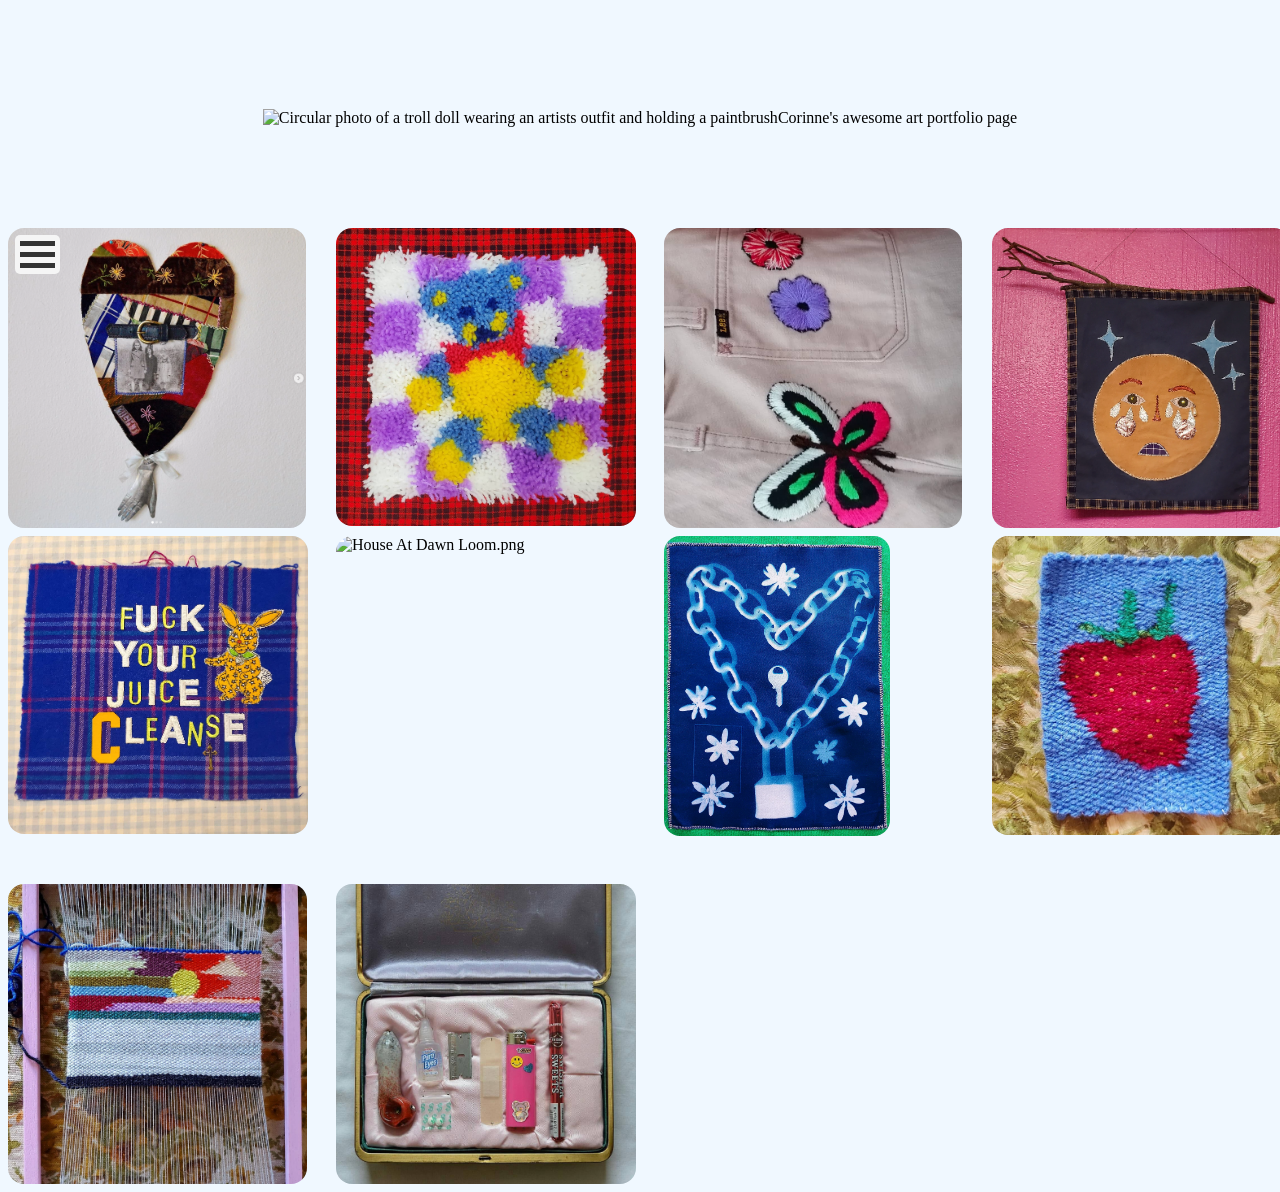
==== index.html @ 114925b8 "update main page name to index" ====
<!DOCTYPE html>
<html lang="en">

<head>
    <title>Corinne's super awesome portfolio site</title>
    <meta charset = "UTF-8" />
    <meta name="viewport" content="width=device-width, initial-scale=1.0">
    <link rel="stylesheet" href="style.css">
    <script src="app.js"></script>
</head>
<body>

    <!--Banner-->
    <div class = "topContainer">
        <img src = ./media/coricon.png alt="Circular photo of a troll doll wearing an artists outfit and holding a paintbrush">
        <p>Corinne's awesome art portfolio page</p>
    </div>

    <!--overlay div-->
    <div>
        <!--Button to summon hyperlink overlay-->
        <div class="burgerContainer" onclick="expandBurger(this)">
            <div class="bar1"></div>
            <div class="bar2"></div>
            <div class="bar3"></div>
        </div>

        <!--Links to other web pages-->
        <div class="overlay" id="burger-contents">
            <a href="main.html">gallery</a>
            <br>
            <a href="about.html">about</a>
            <br>
            <br>
            <div>
                <p><u>Like what you see? Contact me!</u></p>
                <p>email@address.here</p>
                <div class="container">
                    <a href="https://www.instagram.com/speckledglowworm/">
                        <img src="media/InstagramIcon.png" class="socialsicon">
                    </a>
                    <!--Also goes to instagram. I just wanted more icons for this section-->
                    <a href="https://www.instagram.com/speckledglowworm/">
                        <img src="media/tumblrIcon.webp" class="socialsicon">
                    </a>

                    <a href="https://www.instagram.com/speckledglowworm/">
                        <img src="media/blueskyIcon.webp" class="socialsicon">
                    </a>
                </div>
            </div>
        </div>
    </div>

    <!--Gallery section-->
    <!--Eventually I want each item to grow when you hover-->
    <!--clicking should allow a larger view, looking at other images in same foler, reading description-->
    <div id="imagegrid" class="gridContainer" ></div>

    <!--TODO: Move this into app.js-->
    <script>
        let imgArray = [
            "Barbara Heart.png",
            "Bear Friend.png",
            "Butterfly Embroidery.png",
            "Crying Moon.png",
            "Fuck Your Juice Cleanse.png",
            "House At Dawn Loom.png",
            "Lock and Flowers.png",
            "Strawberry Loom.png",
            "Sunset Loom.png",
            "Teenage Reliquary.png"
        ];


        let container = document.querySelector('#imagegrid');
        for (var i = 0; i < imgArray.length; i++) {

            let div = document.createElement('div');
            let img = document.createElement('img');

            // container.appendChild(div);
            container.appendChild(ImageGridItem(img, i));
        }
        
        function ImageGridItem(image, i) {
            const img = document.createElement('img');

            img.className = 'img';
            img.src = "art/" + imgArray[i];
            img.alt = imgArray[i];
            img.id="image-clicked"
            img.addEventListener("click", () => displayArt(img));

            img.style.gridColumnEnd = `span ${getSpanEstimate(image.width)}`;
            img.style.gridRowEnd = `span ${getSpanEstimate(image.height)}`;

            return img;
        }

        function getSpanEstimate(size) {
            if (size > 250) {
                return 2;
            }

            return 1;
        }

    </script>

    <!-- <div class="fullImgWrapper">
        <img src = "art/Lock and Flowers.png">
    </div> -->

    <div class="displayBackground" id="displayBlock" onclick="hideElement(this)">
        <div class="displayExitButton">
            <div class="xBar1"></div>
            <div class="xBar2"></div>
        </div>
        <div class="displayDescriptionDivLocation">
            <div class="displayTitleDivLocation">
                <img src="art/Lock and Flowers.png" class="displayImg">
                <div class="displayTitle">
                    <p class="displayTitleText">
                    Lock and Flowers
                    </p>
                </div>
            </div>
                <div class="displayDescription">
                    <p><u>About Piece</u></p>
                    <p class="displayDescriptionText">Image Description can be really long because I think auto-wrapping is a thing</p>
                </div>
        </div>
    </div>


</body>
---- style.css ----
/*All pages*/
body{
    background-color: aliceblue;
}

.topContainer {
    display: flex;
    min-height:220px;
    justify-content: center; /*Center Vertically*/
    align-items: center; /*Center Horizontally*/
}

.burgerContainer {
    /* display: inline-block; */
    cursor: pointer;
    max-width: 50px;
    max-height: 50px;

    position: fixed;
    background-color: whitesmoke;
    margin: 7px;
    width: 45px;
    border-radius: 5px;
    filter: drop-shadow();

    z-index: 1;

}

.bar1, .bar2, .bar3 { /*individual bars for the burger icon to animate*/
    width: 35px;
    height: 5px;
    background-color: #333;
    margin: 6px 5px;
    position: 5px;

    transition: 0.4s;
}

.change .bar1 {
  transform: translate(0, 11px) rotate(-45deg);
}

.change .bar2 {opacity: 0;}

.change .bar3 {
  transform: translate(0, -11px) rotate(45deg);
}

.overlay{
    display: none;
    background-color: aquamarine;
    z-index:1;
    position: fixed;

    left:59px; /*Leave exact room for the buttom*/
    top:230px; /*Leave room for upper icon*/
    bottom:0; /*Overlay goes all the way down*/
}

.socialsicon{
    max-width:30px;
}

/*Gallery Page*/
.container {
    display: flex;
}

.container div{
    width: 100%;
}

.container, .overlay {
    grid-area: 1 / 1;
}

.gridContainer {
  display: grid;
  grid-template-columns: repeat(auto-fill, minmax(260px, 1fr));
  grid-template-rows: repeat(auto-fit, 260px);
  grid-auto-flow: dense;
  gap: 3rem 3rem;
}

.img {
    min-width:200px;
    min-height:200px;
    max-height: 300px;
    max-width: 300px;
    border-radius: 16px;
}

.img:hover {
    cursor: pointer;
    filter: brightness(130%);
}

/*gallery image larger display overlay*/
.displayBackground{
    z-index: 2;
    position: fixed;
    width: 100%;
    height: 100%;
    top: 0;

    background-color: rgb(0 0 0 / 50%); 
    display: none;
}

.displayExitButton{
    background-color: white;
    cursor: pointer;
    filter: drop-shadow();
    z-index: 2;
    position: fixed;
    width: 45px;
    height: 45px;
    border-radius: 20px;
    margin: 3% 95%;

    justify-content: center; /*Center Vertically*/
    align-items: center; /*Center Horizontally*/
}

.xBar1, .xBar2 {
    width: 35px;
    height: 5px;
    background-color: #333;

}

.xBar1 {
    transform: translate(0, 18px) rotate(-45deg);
    margin-left: 5px;
}

.xBar2 {
    transform: translate(0, 14px) rotate(45deg);
    margin-left: 5px;
}
/* 
.fullimgWrapper{
    z-index: 3;
    background-color: red;
    width: 50%;
    height: 50%;
    position:fixed;
    top: 25%;
    left: 25%;
    text-align:center;
} */

.displayImg {
    z-index: 3;
    opacity: 1;

    display: block;
    margin: auto;
    width: 50%;
    
}

.displayTitleDivLocation{
    display: flex;
    flex-direction: column;
}

.displayTitle{
    background-color: white;
    width: 50%;
    margin: 1px auto;
    text-align: center;
}

.displayDescriptionDivLocation{
    display: flex;
    flex-direction: row;
    margin-top: 20%;
}

.displayDescription{
    background-color: white;
    width: 350px;
    margin-left: -184px;
    overflow: auto;
    
}

/*About me Page*/
.horizontal-line {
  border: none;
  height: 2px;
  background-color: #5c5c5ca4;
  width: 80%;
  margin: 20px auto; /* Centers the line */
}

.aboutmeselfie {
    max-width: 500px;
    max-height: 500px;

    border-radius: 16px;
}
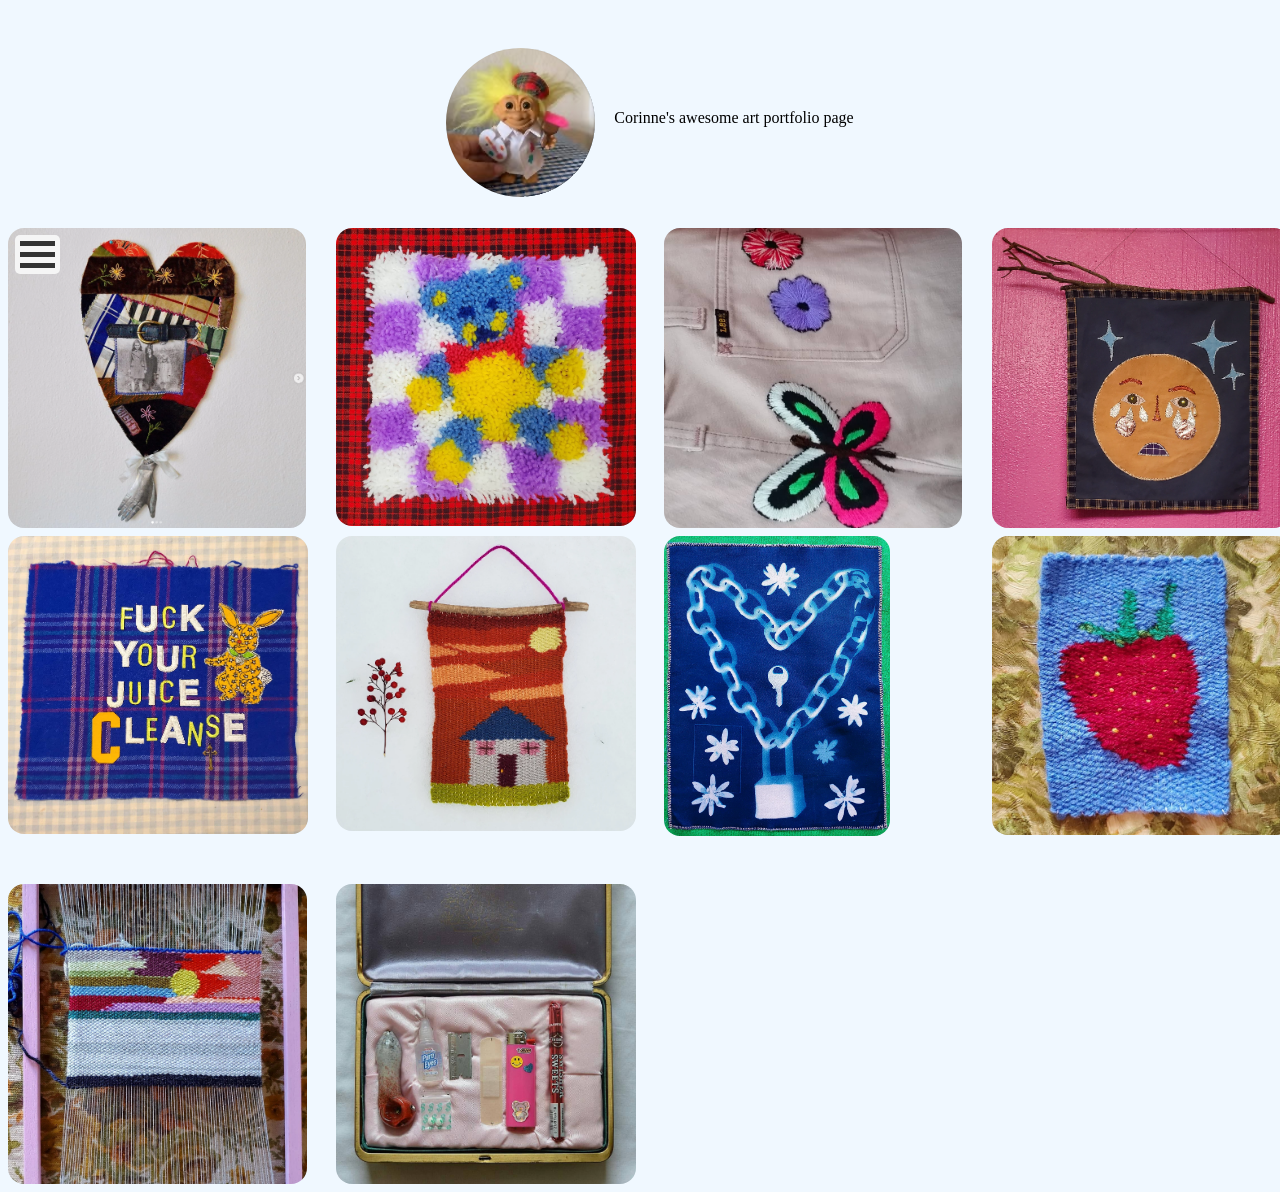
==== commit e3529455: "Fix case issues with filepaths" ====
--- a/index.html
+++ b/index.html
@@ -12,7 +12,7 @@
 
     <!--Banner-->
     <div class = "topContainer">
-        <img src = ./media/coricon.png alt="Circular photo of a troll doll wearing an artists outfit and holding a paintbrush">
+        <img src = ./media/Coricon.png alt="Circular photo of a troll doll wearing an artists outfit and holding a paintbrush">
         <p>Corinne's awesome art portfolio page</p>
     </div>
 
@@ -27,7 +27,7 @@
 
         <!--Links to other web pages-->
         <div class="overlay" id="burger-contents">
-            <a href="main.html">gallery</a>
+            <a href="index.html">gallery</a>
             <br>
             <a href="about.html">about</a>
             <br>
@@ -65,7 +65,7 @@
             "Butterfly Embroidery.png",
             "Crying Moon.png",
             "Fuck Your Juice Cleanse.png",
-            "House At Dawn Loom.png",
+            "House at Dawn Loom.png",
             "Lock and Flowers.png",
             "Strawberry Loom.png",
             "Sunset Loom.png",
